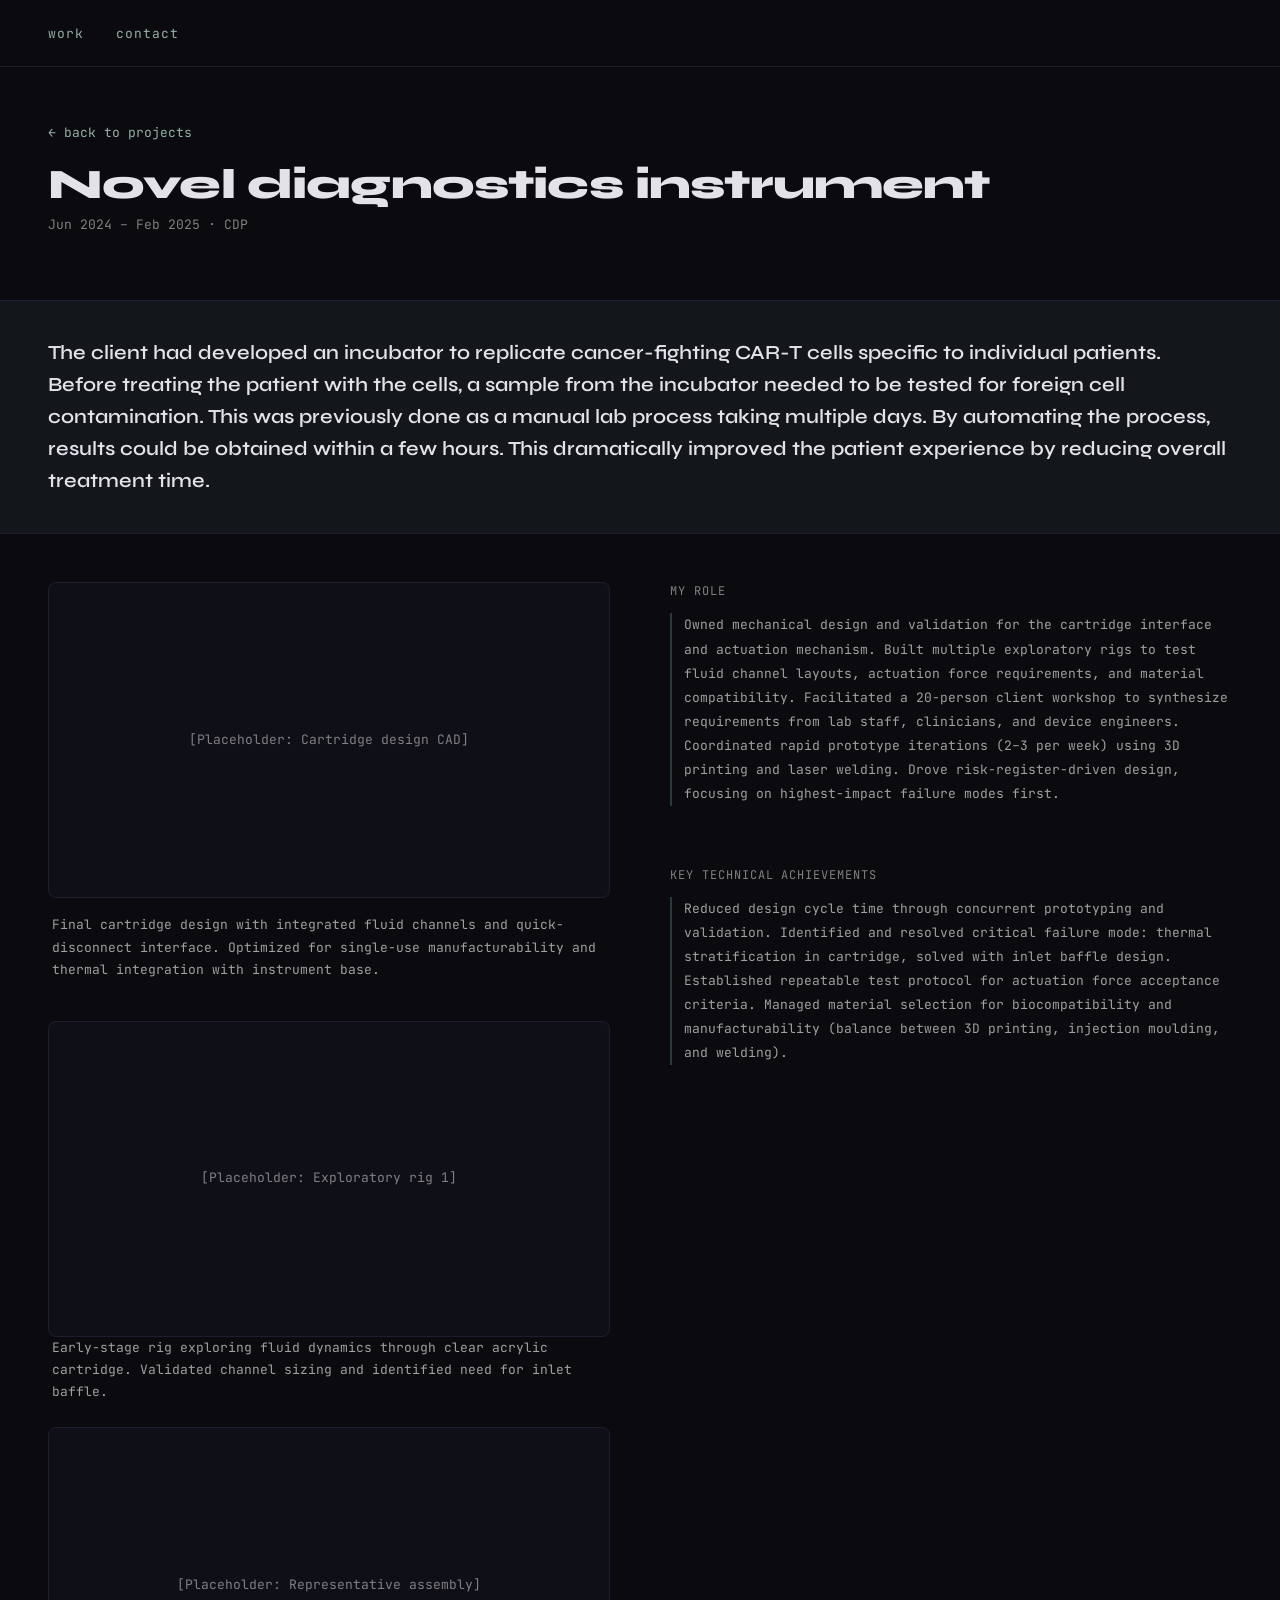
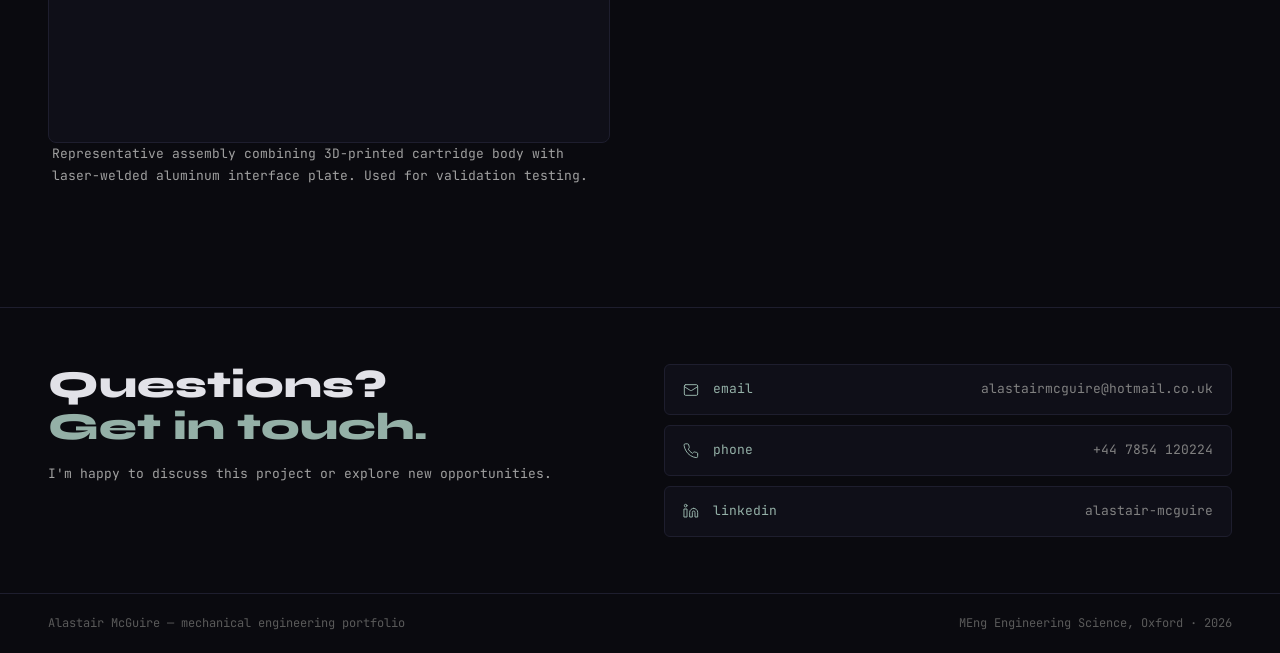
==== projects/diagnostics-instrument/index.html @ 7ca9b048 "Main page complete, section pages added" ====
<!DOCTYPE html>
<html lang="en">
<head>
<meta charset="UTF-8">
<meta name="viewport" content="width=device-width, initial-scale=1.0">
<title>Novel diagnostics instrument — Alastair McGuire</title>
<link rel="preconnect" href="https://fonts.googleapis.com">
<link href="https://fonts.googleapis.com/css2?family=JetBrains+Mono:wght@400;500&family=Syne:wght@400;600;800&display=swap" rel="stylesheet">
<link rel="stylesheet" href="/styles.css">
</head>
<body>

<nav>
  <ul class="nav-links">
    <li><a href="/#work">work</a></li>
    <li><a href="/#contact">contact</a></li>
  </ul>
</nav>

<div class="project-header">
  <a href="/#work" class="project-back">← back to projects</a>
  <h1>Novel diagnostics instrument</h1>
  <div class="project-meta">Jun 2024 – Feb 2025 · CDP</div>
</div>

<div class="project-overview">
  <p class="project-intro">
    The client had developed an incubator to replicate cancer-fighting CAR-T cells specific to individual patients.
    Before treating the patient with the cells, a sample from the incubator needed to be tested for foreign cell contamination.
    This was previously done as a manual lab process taking multiple days.
    By automating the process, results could be obtained within a few hours.
    This dramatically improved the patient experience by reducing overall treatment time.
  </p>
</div>

<div class="project-content">

  <div class="gallery">
    <div class="gallery-item">
      <div class="image-container">[Placeholder: Cartridge design CAD]</div>
      <p class="image-caption">
        Final cartridge design with integrated fluid channels and quick-disconnect interface.
        Optimized for single-use manufacturability and thermal integration with instrument base.
      </p>
    </div>

    <div class="gallery-item side-by-side">
      <div>
        <div class="image-container">[Placeholder: Exploratory rig 1]</div>
        <p class="image-caption">
          Early-stage rig exploring fluid dynamics through clear acrylic cartridge. Validated channel
          sizing and identified need for inlet baffle.
        </p>
      </div>
      <div>
        <div class="image-container">[Placeholder: Representative assembly]</div>
        <p class="image-caption">
          Representative assembly combining 3D-printed cartridge body with laser-welded aluminum
          interface plate. Used for validation testing.
        </p>
      </div>
    </div>
  </div>

  <div class="project-text">
    <div class="role-section">
      <div class="role-label">My role</div>
      <p class="role-text">
        Owned mechanical design and validation for the cartridge interface and actuation mechanism.
        Built multiple exploratory rigs to test fluid channel layouts, actuation force requirements,
        and material compatibility. Facilitated a 20-person client workshop to synthesize requirements
        from lab staff, clinicians, and device engineers. Coordinated rapid prototype iterations
        (2–3 per week) using 3D printing and laser welding. Drove risk-register-driven design,
        focusing on highest-impact failure modes first.
      </p>
    </div>

    <div class="role-section">
      <div class="role-label">Key technical achievements</div>
      <p class="role-text">
        Reduced design cycle time through concurrent prototyping and validation. Identified and
        resolved critical failure mode: thermal stratification in cartridge, solved with inlet baffle
        design. Established repeatable test protocol for actuation force acceptance criteria. Managed
        material selection for biocompatibility and manufacturability (balance between 3D printing,
        injection moulding, and welding).
      </p>
    </div>
  </div>

</div>

<section class="contact-section" id="contact">
  <div>
    <h2 class="contact-heading">Questions?<br><span class="accent">Get in touch.</span></h2>
    <p class="contact-sub">
      I'm happy to discuss this project or explore new opportunities.
    </p>
  </div>
  <div class="contact-links">
    <a class="contact-link" href="mailto:alastairmcguire@hotmail.co.uk">
      <svg class="cl-icon" xmlns="http://www.w3.org/2000/svg" width="16" height="16" viewBox="0 0 24 24" fill="none" stroke="currentColor" stroke-width="1.5" stroke-linecap="round" stroke-linejoin="round"><rect x="2" y="4" width="20" height="16" rx="2"/><path d="m22 7-8.97 5.7a1.94 1.94 0 0 1-2.06 0L2 7"/></svg>
      <span class="cl-label">email</span>
      <span class="cl-value">alastairmcguire@hotmail.co.uk</span>
    </a>
    <a class="contact-link" href="tel:+447854120224">
      <svg class="cl-icon" xmlns="http://www.w3.org/2000/svg" width="16" height="16" viewBox="0 0 24 24" fill="none" stroke="currentColor" stroke-width="1.5" stroke-linecap="round" stroke-linejoin="round"><path d="M22 16.92v3a2 2 0 0 1-2.18 2 19.79 19.79 0 0 1-8.63-3.07A19.5 19.5 0 0 1 4.69 12 19.79 19.79 0 0 1 1.61 3.4 2 2 0 0 1 3.6 1.22h3a2 2 0 0 1 2 1.72c.127.96.361 1.903.7 2.81a2 2 0 0 1-.45 2.11L7.91 9.22a16 16 0 0 0 6.29 6.29l1.56-1.56a2 2 0 0 1 2.11-.45 12.84 12.84 0 0 0 2.81.7A2 2 0 0 1 22 16.92z"/></svg>
      <span class="cl-label">phone</span>
      <span class="cl-value">+44 7854 120224</span>
    </a>
    <a class="contact-link" href="https://www.linkedin.com/in/alastair-mcguire" target="_blank">
      <svg class="cl-icon" xmlns="http://www.w3.org/2000/svg" width="16" height="16" viewBox="0 0 24 24" fill="none" stroke="currentColor" stroke-width="1.5" stroke-linecap="round" stroke-linejoin="round"><path d="M16 8a6 6 0 0 1 6 6v7h-4v-7a2 2 0 0 0-2-2 2 2 0 0 0-2 2v7h-4v-7a6 6 0 0 1 6-6z"/><rect x="2" y="9" width="4" height="12"/><circle cx="4" cy="4" r="2"/></svg>
      <span class="cl-label">linkedin</span>
      <span class="cl-value">alastair-mcguire</span>
    </a>
  </div>
</section>

<footer>
  <span class="footer-copy">Alastair McGuire — mechanical engineering portfolio</span>
  <span class="footer-copy">MEng Engineering Science, Oxford · 2026</span>
</footer>

</body>
</html>
---- styles.css ----
*, *::before, *::after { box-sizing: border-box; margin: 0; padding: 0; }

:root {
  --accent: #94b0a7;
  --accent-dim: #7a9a8f;
  --accent-bg: #13171c;
  --accent-border: #2b3a38;
  --bg: #0a0a0f;
  --bg-card: #0f0f18;
  --border: #1e1e2e;
  --text: #e2e2e8;
  --muted: #a0a0a0;
  --subtle: #808080;
  --faint: #5a5a5a;
}

body {
  background: var(--bg);
  color: var(--text);
  font-family: 'Syne', sans-serif;
  line-height: 1.6;
}

a { color: inherit; text-decoration: none; }

/* NAV */
nav {
  display: flex;
  justify-content: space-between;
  align-items: center;
  padding: 20px 48px;
  border-bottom: 1px solid var(--border);
  position: sticky;
  top: 0;
  background: var(--bg);
  z-index: 100;
}

.nav-logo {
  font-size: 15px;
  font-weight: 600;
  letter-spacing: 0.02em;
  transition: color 0.2s;
}

.nav-logo:hover { color: var(--accent); }

.nav-links {
  display: flex;
  gap: 32px;
  list-style: none;
}

.nav-links a {
  font-family: 'JetBrains Mono', monospace;
  font-size: 13px;
  color: var(--accent);
  letter-spacing: 0.08em;
  transition: color 0.2s;
}

.nav-links a:hover { color: var(--text); }

/* HERO */
.hero {
  padding: 88px 48px 72px;
  border-bottom: 1px solid var(--border);
  position: relative;
  overflow: hidden;
  display: grid;
  grid-template-columns: 1fr 1fr;
  gap: 60px;
  align-items: center;
}

.hero-bg {
  position: absolute;
  inset: 0;
  opacity: 0.06;
  background-image:
    repeating-linear-gradient(0deg, transparent, transparent 39px, #94b0a7 39px, #94b0a7 40px),
    repeating-linear-gradient(90deg, transparent, transparent 39px, #94b0a7 39px, #94b0a7 40px);
}

.hero-content { position: relative; z-index: 1; max-width: 680px; }

.hero-image {
  position: relative;
  z-index: 1;
  width: 100%;
  max-width: 380px;
  aspect-ratio: 3 / 4;
  border: 1px solid var(--border);
  border-radius: 50px;
  overflow: hidden;
  background: var(--bg-card);
  display: flex;
  align-items: center;
  justify-content: center;
  color: var(--subtle);
  font-family: 'JetBrains Mono', monospace;
  font-size: 13px;
  text-align: center;
  padding: 20px;
}

.hero-image img {
  width: 100%;
  height: 100%;
  object-fit: cover;
  border-radius: inherit;
}

.hero-tag {
  font-family: 'JetBrains Mono', monospace;
  font-size: 12px;
  color: var(--accent);
  letter-spacing: 0.14em;
  text-transform: uppercase;
  margin-bottom: 20px;
  display: flex;
  align-items: center;
  gap: 10px;
}

.hero-tag::before {
  content: '';
  width: 24px;
  height: 1px;
  background: var(--accent);
  display: inline-block;
}

h1 {
  font-size: 52px;
  font-weight: 800;
  line-height: 1.05;
  letter-spacing: -0.02em;
  margin-bottom: 22px;
}

.accent { color: var(--accent); }

.hero-desc {
  font-family: 'JetBrains Mono', monospace;
  font-size: 14px;
  color: var(--muted);
  line-height: 1.85;
  max-width: 560px;
  margin-bottom: 40px;
}

.hero-stats {
  display: flex;
  gap: 48px;
  flex-wrap: wrap;
}

.stat-num {
  font-size: 28px;
  font-weight: 800;
  color: var(--text);
}

.stat-label {
  font-family: 'JetBrains Mono', monospace;
  font-size: 12px;
  color: var(--subtle);
  letter-spacing: 0.06em;
  margin-top: 3px;
}

/* SECTION HEADER */
.section-header {
  padding: 52px 48px 28px;
  display: flex;
  align-items: center;
  gap: 16px;
}

.section-title {
  font-size: 12px;
  font-weight: 600;
  letter-spacing: 0.16em;
  text-transform: uppercase;
  color: var(--subtle);
  white-space: nowrap;
  font-family: 'JetBrains Mono', monospace;
}

.section-line {
  flex: 1;
  height: 1px;
  background: var(--border);
}

/* PROJECTS */
.projects {
  padding: 0 48px 56px;
  display: grid;
  grid-template-columns: 1fr 1fr;
  gap: 16px;
}

.project-card {
  background: var(--bg-card);
  border: 1px solid var(--border);
  border-radius: 8px;
  padding: 28px 30px;
  transition: border-color 0.2s;
  cursor: pointer;
}

.project-card:hover { border-color: var(--accent-border); }

.project-card.featured {
  grid-column: span 2;
  display: grid;
  grid-template-columns: 1fr 1fr;
  gap: 40px;
  align-items: start;
}

.project-num {
  font-family: 'JetBrains Mono', monospace;
  font-size: 12px;
  color: var(--faint);
  margin-bottom: 14px;
  letter-spacing: 0.06em;
}

.project-date {
  font-family: 'JetBrains Mono', monospace;
  font-size: 12px;
  color: var(--subtle);
  margin-bottom: 8px;
  letter-spacing: 0.04em;
}

h2.project-title {
  font-size: 19px;
  font-weight: 600;
  line-height: 1.2;
  margin-bottom: 10px;
}

.project-desc {
  font-family: 'JetBrains Mono', monospace;
  font-size: 13px;
  color: var(--muted);
  line-height: 1.75;
  margin-bottom: 20px;
}

.project-role {
  font-family: 'JetBrains Mono', monospace;
  font-size: 13px;
  color: var(--accent);
  line-height: 1.7;
  margin-bottom: 20px;
  padding-left: 12px;
  border-left: 2px solid var(--accent-border);
}

.tags {
  display: flex;
  flex-wrap: wrap;
  gap: 6px;
}

.tag {
  font-family: 'JetBrains Mono', monospace;
  font-size: 12px;
  color: var(--accent);
  background: var(--accent-bg);
  border: 1px solid var(--accent-border);
  border-radius: 4px;
  padding: 3px 8px;
  letter-spacing: 0.04em;
}

/* METRICS STRIP */
.metrics {
  display: flex;
  gap: 24px;
  margin: 18px 0 20px;
  flex-wrap: wrap;
}

.metric {
  background: #111513;
  border: 1px solid var(--accent-border);
  border-radius: 6px;
  padding: 10px 14px;
  text-align: center;
}

.metric-val {
  font-size: 20px;
  font-weight: 800;
  color: var(--accent);
  display: block;
  line-height: 1;
  margin-bottom: 4px;
}

.metric-lbl {
  font-family: 'JetBrains Mono', monospace;
  font-size: 12px;
  color: var(--subtle);
  letter-spacing: 0.04em;
}

/* CONTACT */
.contact-section {
  border-top: 1px solid var(--border);
  padding: 56px 48px;
  display: grid;
  grid-template-columns: 1fr 1fr;
  gap: 48px;
  align-items: start;
}

h2.contact-heading {
  font-size: 38px;
  font-weight: 800;
  line-height: 1.1;
  margin-bottom: 14px;
}

.contact-sub {
  font-family: 'JetBrains Mono', monospace;
  font-size: 13px;
  color: var(--muted);
  line-height: 1.8;
}

.contact-links {
  display: flex;
  flex-direction: column;
  gap: 10px;
}

.contact-link {
  display: flex;
  align-items: center;
  gap: 14px;
  padding: 14px 18px;
  background: var(--bg-card);
  border: 1px solid var(--border);
  border-radius: 6px;
  transition: border-color 0.2s;
}

.contact-link:hover { border-color: var(--accent-border); }

.cl-icon { font-size: 15px; color: var(--accent); flex-shrink: 0; }

.cl-label {
  font-family: 'JetBrains Mono', monospace;
  font-size: 13px;
  color: var(--accent);
  flex: 1;
}

.cl-value {
  font-family: 'JetBrains Mono', monospace;
  font-size: 13px;
  color: var(--subtle);
}

/* FOOTER */
footer {
  border-top: 1px solid var(--border);
  padding: 20px 48px;
  display: flex;
  justify-content: space-between;
  align-items: center;
}

.footer-copy {
  font-family: 'JetBrains Mono', monospace;
  font-size: 12px;
  color: var(--faint);
}

/* PROJECT PAGE STYLES */
.project-header {
  padding: 52px 48px 40px;
  border-bottom: 1px solid var(--border);
}

.project-overview {
  padding: 36px 48px;
  border-bottom: 1px solid var(--border);
  background: var(--accent-bg);
}

.project-overview .project-intro {
  font-family: 'Syne', sans-serif;
  font-size: 20px;
  font-weight: 600;
  line-height: 1.6;
  color: var(--text);
  margin-bottom: 0;
}

.project-back {
  font-family: 'JetBrains Mono', monospace;
  font-size: 13px;
  color: var(--accent);
  margin-bottom: 20px;
  display: inline-flex;
  align-items: center;
  gap: 6px;
  transition: color 0.2s;
}

.project-back:hover { color: var(--text); }

.project-header h1 {
  font-size: 42px;
  margin-bottom: 8px;
}

.project-meta {
  font-family: 'JetBrains Mono', monospace;
  font-size: 13px;
  color: var(--subtle);
  margin-bottom: 24px;
}

.project-intro {
  font-family: 'JetBrains Mono', monospace;
  font-size: 14px;
  color: var(--muted);
  line-height: 1.8;
  margin-bottom: 24px;
}

/* PROJECT CONTENT */
.project-content {
  padding: 48px 48px 80px;
  display: grid;
  grid-template-columns: 1fr 1fr;
  gap: 60px;
  align-items: start;
}

.role-section {
  margin-bottom: 60px;
}

.role-label {
  font-family: 'JetBrains Mono', monospace;
  font-size: 12px;
  color: var(--subtle);
  letter-spacing: 0.08em;
  text-transform: uppercase;
  margin-bottom: 12px;
}

.role-text {
  font-family: 'JetBrains Mono', monospace;
  font-size: 13px;
  color: var(--muted);
  line-height: 1.85;
  padding-left: 12px;
  border-left: 2px solid var(--accent-border);
}

/* GALLERY */
.gallery {
  display: grid;
  gap: 40px;
  margin-bottom: 40px;
}

.gallery-item {
  display: grid;
  grid-template-columns: 1fr;
  gap: 16px;
}

.gallery-item.side-by-side {
  grid-template-columns: 1fr 1fr;
  gap: 24px;
}

.project-content .gallery-item.side-by-side {
  grid-template-columns: 1fr;
}

.image-container {
  background: var(--bg-card);
  border: 1px solid var(--border);
  border-radius: 8px;
  overflow: hidden;
  aspect-ratio: 16 / 9;
  display: flex;
  align-items: center;
  justify-content: center;
  color: var(--subtle);
  font-family: 'JetBrains Mono', monospace;
  font-size: 13px;
}

.image-container img {
  width: 100%;
  height: 100%;
  object-fit: cover;
}

.image-caption {
  font-family: 'JetBrains Mono', monospace;
  font-size: 13px;
  color: var(--muted);
  line-height: 1.7;
  padding: 0 4px;
}

/* CARD IMAGES */
.card-image {
  width: 100%;
  aspect-ratio: 16 / 9;
  background: var(--accent-bg);
  border: 1px solid var(--border);
  border-radius: 6px;
  overflow: hidden;
  margin-bottom: 20px;
  display: flex;
  align-items: center;
  justify-content: center;
  color: var(--subtle);
  font-family: 'JetBrains Mono', monospace;
  font-size: 12px;
  text-align: center;
}

.card-image img {
  width: 100%;
  height: 100%;
  object-fit: cover;
  border-radius: inherit;
}

/* RESPONSIVE */
@media (max-width: 700px) {
  nav { padding: 16px 20px; }
  .nav-links { gap: 20px; }
  .hero { padding: 56px 20px 48px; grid-template-columns: 1fr; gap: 40px; }
  h1 { font-size: 36px; }
  .projects { padding: 0 20px 40px; grid-template-columns: 1fr; }
  .project-card.featured { grid-template-columns: 1fr; }
  .contact-section { padding: 40px 20px; grid-template-columns: 1fr; }
  footer { padding: 16px 20px; flex-direction: column; gap: 8px; text-align: center; }
  .section-header { padding: 36px 20px 20px; }

  .project-header { padding: 36px 20px 28px; }
  .project-overview { padding: 24px 20px; }
  .project-header h1 { font-size: 32px; }
  .project-overview .project-intro { font-size: 16px; }
  .project-content { padding: 32px 20px 56px; grid-template-columns: 1fr; gap: 40px; }
  .gallery-item.side-by-side { grid-template-columns: 1fr; }
  .project-content .gallery-item.side-by-side { grid-template-columns: 1fr; }
}
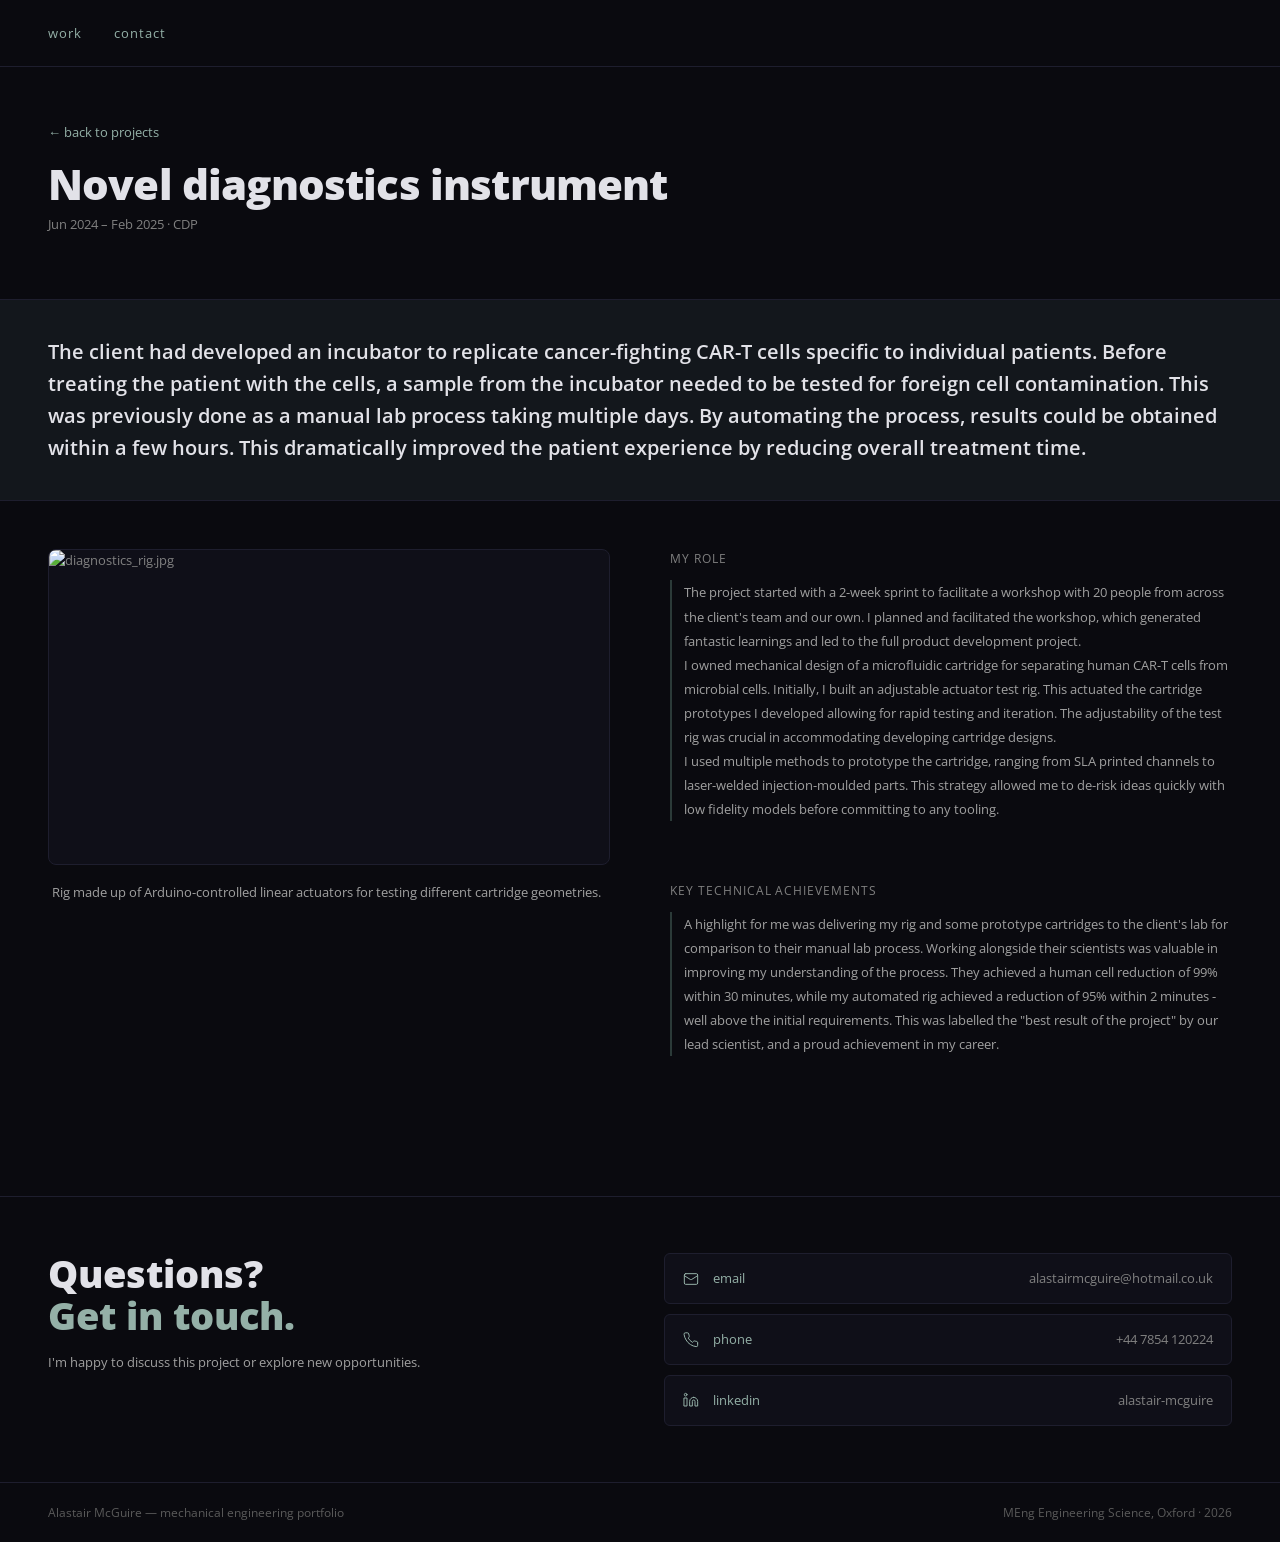
==== commit 282e97e2: "Photos added" ====
--- a/projects/diagnostics-instrument/index.html
+++ b/projects/diagnostics-instrument/index.html
@@ -5,7 +5,7 @@
 <meta name="viewport" content="width=device-width, initial-scale=1.0">
 <title>Novel diagnostics instrument — Alastair McGuire</title>
 <link rel="preconnect" href="https://fonts.googleapis.com">
-<link href="https://fonts.googleapis.com/css2?family=JetBrains+Mono:wght@400;500&family=Syne:wght@400;600;800&display=swap" rel="stylesheet">
+<link href="https://fonts.googleapis.com/css2?family=Open+Sans:wght@300;400;500;600;700;800&display=swap" rel="stylesheet">
 <link rel="stylesheet" href="/styles.css">
 </head>
 <body>
@@ -37,28 +37,12 @@
 
   <div class="gallery">
     <div class="gallery-item">
-      <div class="image-container">[Placeholder: Cartridge design CAD]</div>
+      <div class="image-container">
+        <img src="diagnostics_rig.jpg" alt="diagnostics_rig.jpg">
+      </div>
       <p class="image-caption">
-        Final cartridge design with integrated fluid channels and quick-disconnect interface.
-        Optimized for single-use manufacturability and thermal integration with instrument base.
+        Rig made up of Arduino-controlled linear actuators for testing different cartridge geometries.
       </p>
-    </div>
-
-    <div class="gallery-item side-by-side">
-      <div>
-        <div class="image-container">[Placeholder: Exploratory rig 1]</div>
-        <p class="image-caption">
-          Early-stage rig exploring fluid dynamics through clear acrylic cartridge. Validated channel
-          sizing and identified need for inlet baffle.
-        </p>
-      </div>
-      <div>
-        <div class="image-container">[Placeholder: Representative assembly]</div>
-        <p class="image-caption">
-          Representative assembly combining 3D-printed cartridge body with laser-welded aluminum
-          interface plate. Used for validation testing.
-        </p>
-      </div>
     </div>
   </div>
 
@@ -66,23 +50,25 @@
     <div class="role-section">
       <div class="role-label">My role</div>
       <p class="role-text">
-        Owned mechanical design and validation for the cartridge interface and actuation mechanism.
-        Built multiple exploratory rigs to test fluid channel layouts, actuation force requirements,
-        and material compatibility. Facilitated a 20-person client workshop to synthesize requirements
-        from lab staff, clinicians, and device engineers. Coordinated rapid prototype iterations
-        (2–3 per week) using 3D printing and laser welding. Drove risk-register-driven design,
-        focusing on highest-impact failure modes first.
+        The project started with a 2-week sprint to facilitate a workshop with 20 people from across the client's team and our own.
+        I planned and facilitated the workshop, which generated fantastic learnings and led to the full product development project.
+      </br>
+        I owned mechanical design of a microfluidic cartridge for separating human CAR-T cells from microbial cells.
+        Initially, I built an adjustable actuator test rig. This actuated the cartridge prototypes I developed allowing for rapid testing and iteration.
+        The adjustability of the test rig was crucial in accommodating developing cartridge designs.
+      </br>
+        I used multiple methods to prototype the cartridge, ranging from SLA printed channels to laser-welded injection-moulded parts.
+        This strategy allowed me to de-risk ideas quickly with low fidelity models before committing to any tooling.
       </p>
     </div>
 
     <div class="role-section">
       <div class="role-label">Key technical achievements</div>
       <p class="role-text">
-        Reduced design cycle time through concurrent prototyping and validation. Identified and
-        resolved critical failure mode: thermal stratification in cartridge, solved with inlet baffle
-        design. Established repeatable test protocol for actuation force acceptance criteria. Managed
-        material selection for biocompatibility and manufacturability (balance between 3D printing,
-        injection moulding, and welding).
+        A highlight for me was delivering my rig and some prototype cartridges to the client's lab for comparison to their manual lab process.
+        Working alongside their scientists was valuable in improving my understanding of the process.
+        They achieved a human cell reduction of 99% within 30 minutes, while my automated rig achieved a reduction of 95% within 2 minutes - well above the initial requirements.
+        This was labelled the "best result of the project" by our lead scientist, and a proud achievement in my career.
       </p>
     </div>
   </div>
--- a/styles.css
+++ b/styles.css
@@ -17,7 +17,7 @@
 body {
   background: var(--bg);
   color: var(--text);
-  font-family: 'Syne', sans-serif;
+  font-family: 'Open Sans', sans-serif;
   line-height: 1.6;
 }
 
@@ -52,7 +52,7 @@
 }
 
 .nav-links a {
-  font-family: 'JetBrains Mono', monospace;
+  font-family: 'Open Sans', sans-serif;
   font-size: 13px;
   color: var(--accent);
   letter-spacing: 0.08em;
@@ -98,7 +98,7 @@
   align-items: center;
   justify-content: center;
   color: var(--subtle);
-  font-family: 'JetBrains Mono', monospace;
+  font-family: 'Open Sans', sans-serif;
   font-size: 13px;
   text-align: center;
   padding: 20px;
@@ -112,7 +112,7 @@
 }
 
 .hero-tag {
-  font-family: 'JetBrains Mono', monospace;
+  font-family: 'Open Sans', sans-serif;
   font-size: 12px;
   color: var(--accent);
   letter-spacing: 0.14em;
@@ -142,7 +142,7 @@
 .accent { color: var(--accent); }
 
 .hero-desc {
-  font-family: 'JetBrains Mono', monospace;
+  font-family: 'Open Sans', sans-serif;
   font-size: 14px;
   color: var(--muted);
   line-height: 1.85;
@@ -163,7 +163,7 @@
 }
 
 .stat-label {
-  font-family: 'JetBrains Mono', monospace;
+  font-family: 'Open Sans', sans-serif;
   font-size: 12px;
   color: var(--subtle);
   letter-spacing: 0.06em;
@@ -185,7 +185,7 @@
   text-transform: uppercase;
   color: var(--subtle);
   white-space: nowrap;
-  font-family: 'JetBrains Mono', monospace;
+  font-family: 'Open Sans', sans-serif;
 }
 
 .section-line {
@@ -222,7 +222,7 @@
 }
 
 .project-num {
-  font-family: 'JetBrains Mono', monospace;
+  font-family: 'Open Sans', sans-serif;
   font-size: 12px;
   color: var(--faint);
   margin-bottom: 14px;
@@ -230,7 +230,7 @@
 }
 
 .project-date {
-  font-family: 'JetBrains Mono', monospace;
+  font-family: 'Open Sans', sans-serif;
   font-size: 12px;
   color: var(--subtle);
   margin-bottom: 8px;
@@ -245,7 +245,7 @@
 }
 
 .project-desc {
-  font-family: 'JetBrains Mono', monospace;
+  font-family: 'Open Sans', sans-serif;
   font-size: 13px;
   color: var(--muted);
   line-height: 1.75;
@@ -253,7 +253,7 @@
 }
 
 .project-role {
-  font-family: 'JetBrains Mono', monospace;
+  font-family: 'Open Sans', sans-serif;
   font-size: 13px;
   color: var(--accent);
   line-height: 1.7;
@@ -269,7 +269,7 @@
 }
 
 .tag {
-  font-family: 'JetBrains Mono', monospace;
+  font-family: 'Open Sans', sans-serif;
   font-size: 12px;
   color: var(--accent);
   background: var(--accent-bg);
@@ -305,7 +305,7 @@
 }
 
 .metric-lbl {
-  font-family: 'JetBrains Mono', monospace;
+  font-family: 'Open Sans', sans-serif;
   font-size: 12px;
   color: var(--subtle);
   letter-spacing: 0.04em;
@@ -329,7 +329,7 @@
 }
 
 .contact-sub {
-  font-family: 'JetBrains Mono', monospace;
+  font-family: 'Open Sans', sans-serif;
   font-size: 13px;
   color: var(--muted);
   line-height: 1.8;
@@ -357,14 +357,14 @@
 .cl-icon { font-size: 15px; color: var(--accent); flex-shrink: 0; }
 
 .cl-label {
-  font-family: 'JetBrains Mono', monospace;
+  font-family: 'Open Sans', sans-serif;
   font-size: 13px;
   color: var(--accent);
   flex: 1;
 }
 
 .cl-value {
-  font-family: 'JetBrains Mono', monospace;
+  font-family: 'Open Sans', sans-serif;
   font-size: 13px;
   color: var(--subtle);
 }
@@ -379,7 +379,7 @@
 }
 
 .footer-copy {
-  font-family: 'JetBrains Mono', monospace;
+  font-family: 'Open Sans', sans-serif;
   font-size: 12px;
   color: var(--faint);
 }
@@ -397,7 +397,7 @@
 }
 
 .project-overview .project-intro {
-  font-family: 'Syne', sans-serif;
+  font-family: 'Open Sans', sans-serif;
   font-size: 20px;
   font-weight: 600;
   line-height: 1.6;
@@ -406,7 +406,7 @@
 }
 
 .project-back {
-  font-family: 'JetBrains Mono', monospace;
+  font-family: 'Open Sans', sans-serif;
   font-size: 13px;
   color: var(--accent);
   margin-bottom: 20px;
@@ -424,14 +424,14 @@
 }
 
 .project-meta {
-  font-family: 'JetBrains Mono', monospace;
+  font-family: 'Open Sans', sans-serif;
   font-size: 13px;
   color: var(--subtle);
   margin-bottom: 24px;
 }
 
 .project-intro {
-  font-family: 'JetBrains Mono', monospace;
+  font-family: 'Open Sans', sans-serif;
   font-size: 14px;
   color: var(--muted);
   line-height: 1.8;
@@ -452,7 +452,7 @@
 }
 
 .role-label {
-  font-family: 'JetBrains Mono', monospace;
+  font-family: 'Open Sans', sans-serif;
   font-size: 12px;
   color: var(--subtle);
   letter-spacing: 0.08em;
@@ -461,7 +461,7 @@
 }
 
 .role-text {
-  font-family: 'JetBrains Mono', monospace;
+  font-family: 'Open Sans', sans-serif;
   font-size: 13px;
   color: var(--muted);
   line-height: 1.85;
@@ -501,7 +501,7 @@
   align-items: center;
   justify-content: center;
   color: var(--subtle);
-  font-family: 'JetBrains Mono', monospace;
+  font-family: 'Open Sans', sans-serif;
   font-size: 13px;
 }
 
@@ -512,7 +512,7 @@
 }
 
 .image-caption {
-  font-family: 'JetBrains Mono', monospace;
+  font-family: 'Open Sans', sans-serif;
   font-size: 13px;
   color: var(--muted);
   line-height: 1.7;
@@ -532,7 +532,7 @@
   align-items: center;
   justify-content: center;
   color: var(--subtle);
-  font-family: 'JetBrains Mono', monospace;
+  font-family: 'Open Sans', sans-serif;
   font-size: 12px;
   text-align: center;
 }
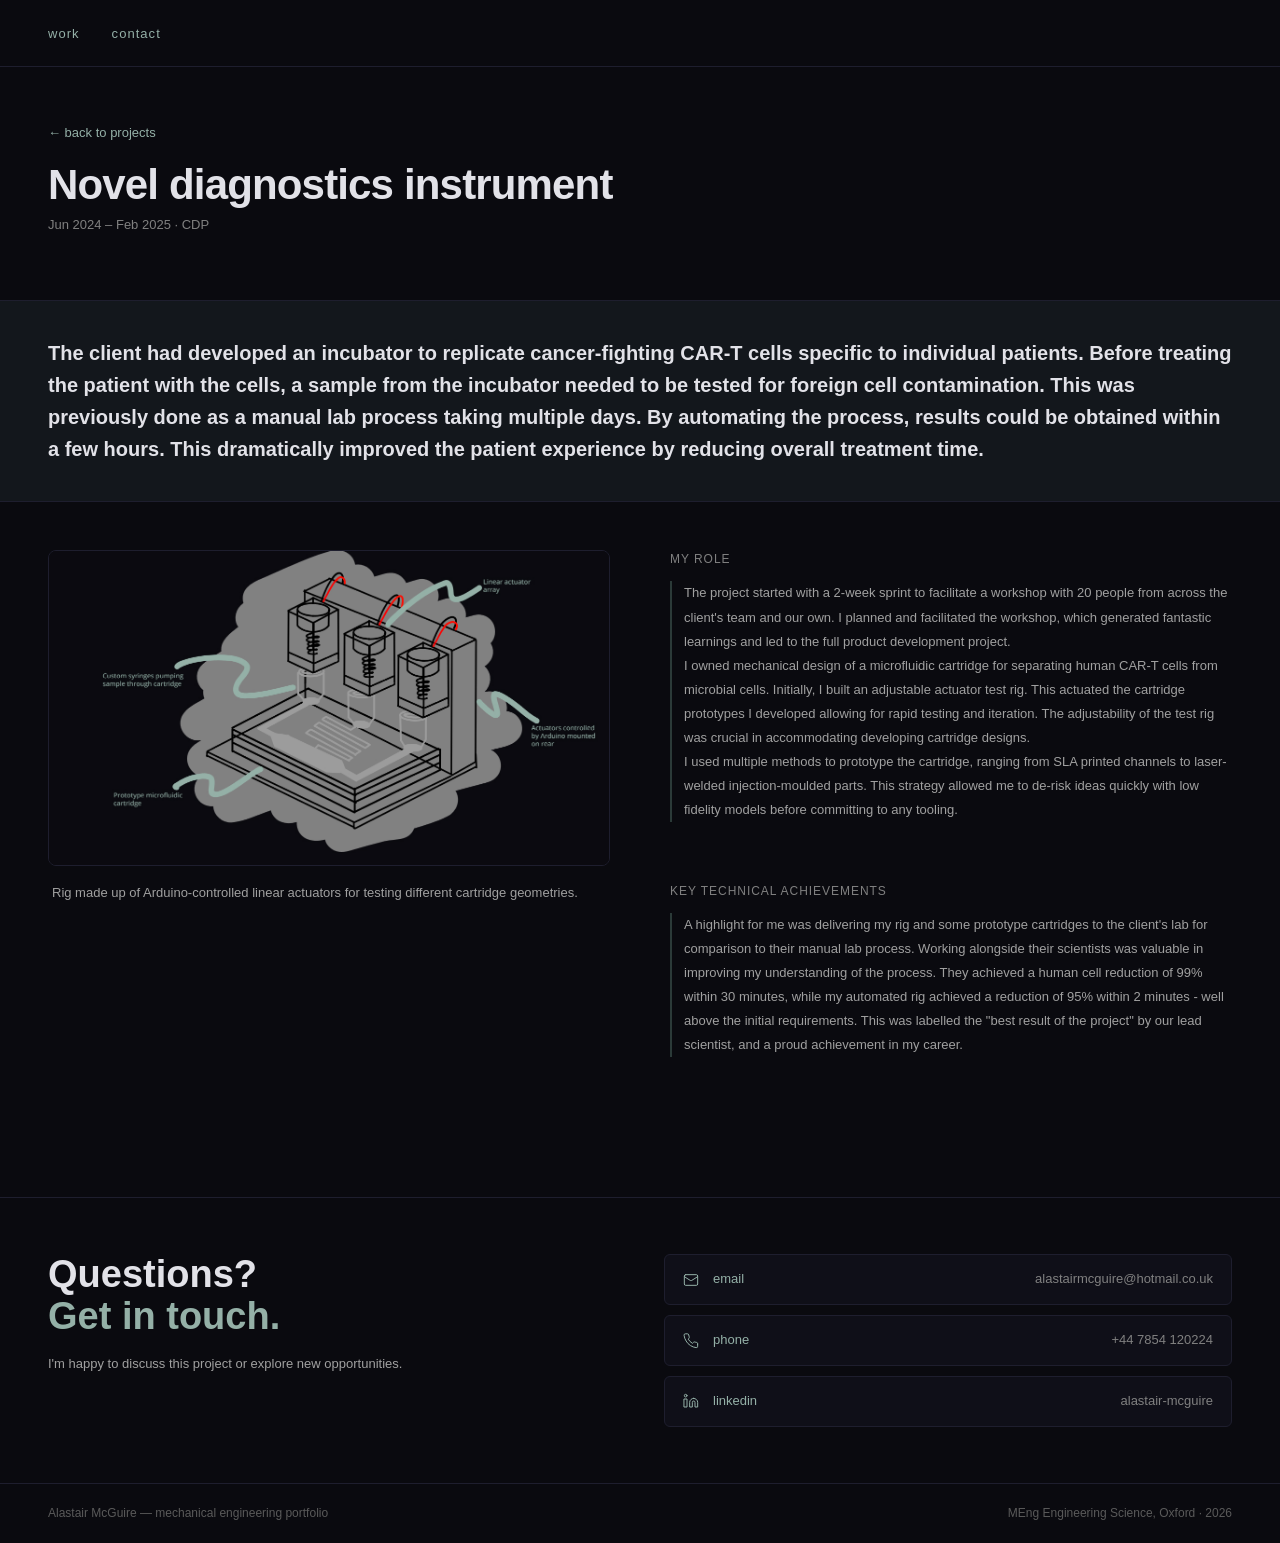
==== commit 8734e8ae: "photos added, text updated and rearranged" ====
--- a/projects/diagnostics-instrument/index.html
+++ b/projects/diagnostics-instrument/index.html
@@ -5,7 +5,7 @@
 <meta name="viewport" content="width=device-width, initial-scale=1.0">
 <title>Novel diagnostics instrument — Alastair McGuire</title>
 <link rel="preconnect" href="https://fonts.googleapis.com">
-<link href="https://fonts.googleapis.com/css2?family=Open+Sans:wght@300;400;500;600;700;800&display=swap" rel="stylesheet">
+<link href="https://fonts.googleapis.com/css2?family=JetBrains+Mono:wght@400;500&family=Syne:wght@400;600;800&display=swap" rel="stylesheet">
 <link rel="stylesheet" href="/styles.css">
 </head>
 <body>
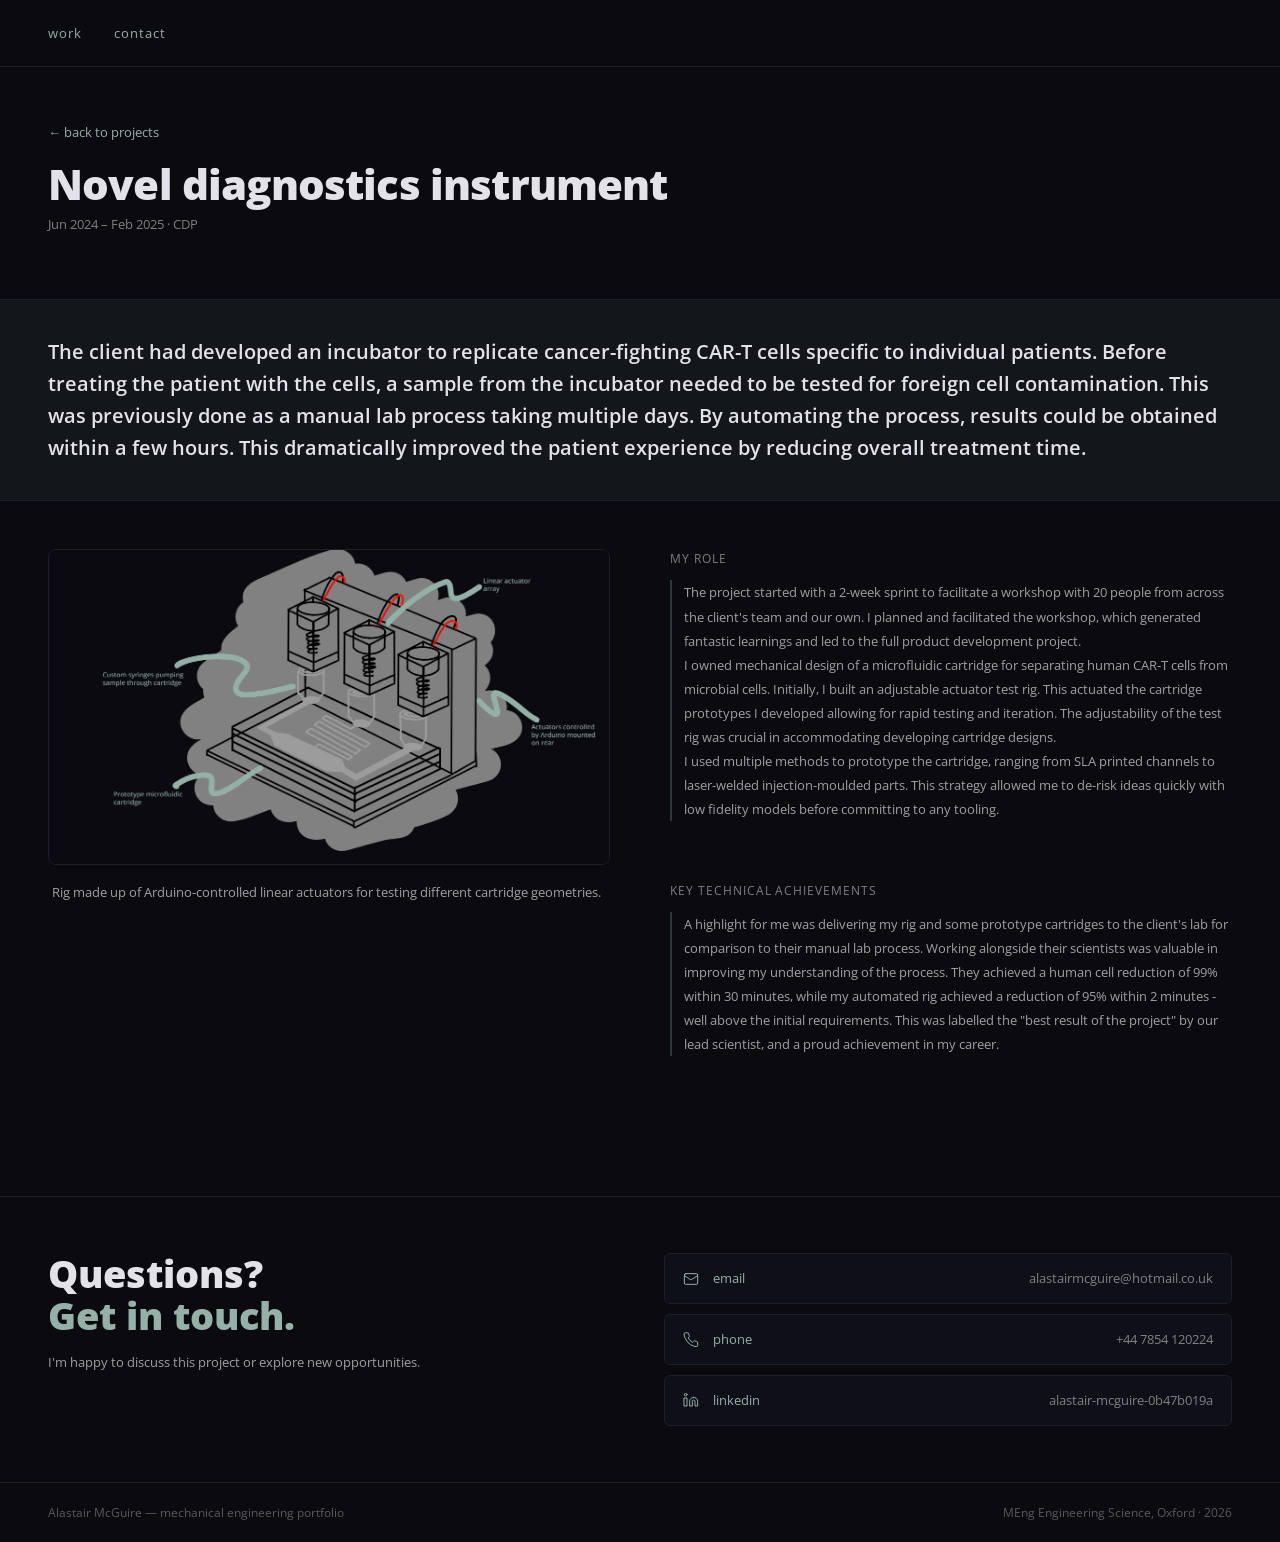
==== commit 1fbb918c: "Linkedin URL updated" ====
--- a/projects/diagnostics-instrument/index.html
+++ b/projects/diagnostics-instrument/index.html
@@ -5,7 +5,7 @@
 <meta name="viewport" content="width=device-width, initial-scale=1.0">
 <title>Novel diagnostics instrument — Alastair McGuire</title>
 <link rel="preconnect" href="https://fonts.googleapis.com">
-<link href="https://fonts.googleapis.com/css2?family=JetBrains+Mono:wght@400;500&family=Syne:wght@400;600;800&display=swap" rel="stylesheet">
+<link href="https://fonts.googleapis.com/css2?family=Open+Sans:wght@300;400;500;600;700;800&display=swap" rel="stylesheet">
 <link rel="stylesheet" href="/styles.css">
 </head>
 <body>
@@ -93,10 +93,10 @@
       <span class="cl-label">phone</span>
       <span class="cl-value">+44 7854 120224</span>
     </a>
-    <a class="contact-link" href="https://www.linkedin.com/in/alastair-mcguire" target="_blank">
+    <a class="contact-link" href="https://www.linkedin.com/in/alastair-mcguire-0b47b019a" target="_blank">
       <svg class="cl-icon" xmlns="http://www.w3.org/2000/svg" width="16" height="16" viewBox="0 0 24 24" fill="none" stroke="currentColor" stroke-width="1.5" stroke-linecap="round" stroke-linejoin="round"><path d="M16 8a6 6 0 0 1 6 6v7h-4v-7a2 2 0 0 0-2-2 2 2 0 0 0-2 2v7h-4v-7a6 6 0 0 1 6-6z"/><rect x="2" y="9" width="4" height="12"/><circle cx="4" cy="4" r="2"/></svg>
       <span class="cl-label">linkedin</span>
-      <span class="cl-value">alastair-mcguire</span>
+      <span class="cl-value">alastair-mcguire-0b47b019a</span>
     </a>
   </div>
 </section>
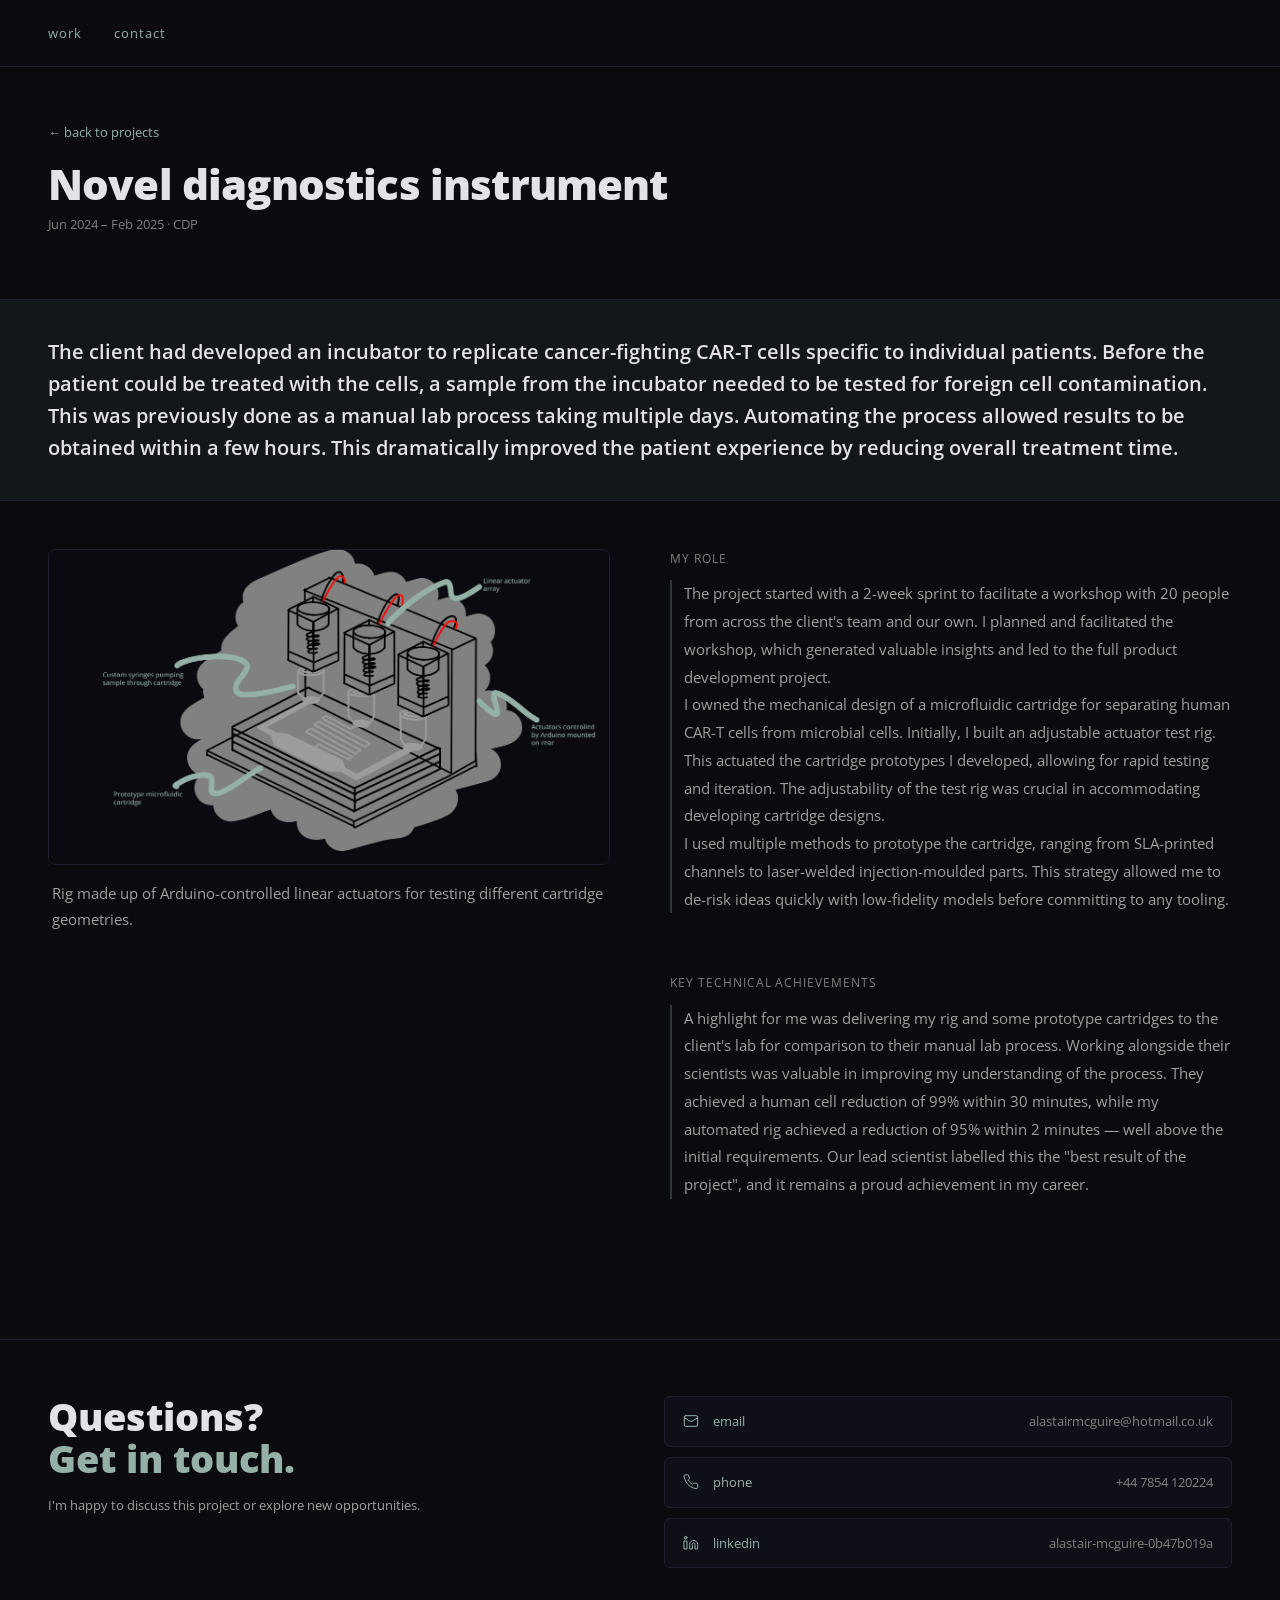
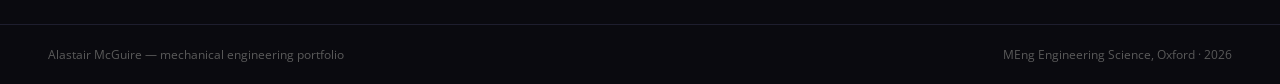
==== commit ad648fa4: "Refresh portfolio projects, imagery, and typography" ====
--- a/projects/diagnostics-instrument/index.html
+++ b/projects/diagnostics-instrument/index.html
@@ -26,9 +26,9 @@
 <div class="project-overview">
   <p class="project-intro">
     The client had developed an incubator to replicate cancer-fighting CAR-T cells specific to individual patients.
-    Before treating the patient with the cells, a sample from the incubator needed to be tested for foreign cell contamination.
+    Before the patient could be treated with the cells, a sample from the incubator needed to be tested for foreign cell contamination.
     This was previously done as a manual lab process taking multiple days.
-    By automating the process, results could be obtained within a few hours.
+    Automating the process allowed results to be obtained within a few hours.
     This dramatically improved the patient experience by reducing overall treatment time.
   </p>
 </div>
@@ -51,14 +51,14 @@
       <div class="role-label">My role</div>
       <p class="role-text">
         The project started with a 2-week sprint to facilitate a workshop with 20 people from across the client's team and our own.
-        I planned and facilitated the workshop, which generated fantastic learnings and led to the full product development project.
-      </br>
-        I owned mechanical design of a microfluidic cartridge for separating human CAR-T cells from microbial cells.
-        Initially, I built an adjustable actuator test rig. This actuated the cartridge prototypes I developed allowing for rapid testing and iteration.
+        I planned and facilitated the workshop, which generated valuable insights and led to the full product development project.
+      <br>
+        I owned the mechanical design of a microfluidic cartridge for separating human CAR-T cells from microbial cells.
+        Initially, I built an adjustable actuator test rig. This actuated the cartridge prototypes I developed, allowing for rapid testing and iteration.
         The adjustability of the test rig was crucial in accommodating developing cartridge designs.
-      </br>
-        I used multiple methods to prototype the cartridge, ranging from SLA printed channels to laser-welded injection-moulded parts.
-        This strategy allowed me to de-risk ideas quickly with low fidelity models before committing to any tooling.
+      <br>
+        I used multiple methods to prototype the cartridge, ranging from SLA-printed channels to laser-welded injection-moulded parts.
+        This strategy allowed me to de-risk ideas quickly with low-fidelity models before committing to any tooling.
       </p>
     </div>
 
@@ -67,8 +67,8 @@
       <p class="role-text">
         A highlight for me was delivering my rig and some prototype cartridges to the client's lab for comparison to their manual lab process.
         Working alongside their scientists was valuable in improving my understanding of the process.
-        They achieved a human cell reduction of 99% within 30 minutes, while my automated rig achieved a reduction of 95% within 2 minutes - well above the initial requirements.
-        This was labelled the "best result of the project" by our lead scientist, and a proud achievement in my career.
+        They achieved a human cell reduction of 99% within 30 minutes, while my automated rig achieved a reduction of 95% within 2 minutes — well above the initial requirements.
+        Our lead scientist labelled this the "best result of the project", and it remains a proud achievement in my career.
       </p>
     </div>
   </div>
--- a/styles.css
+++ b/styles.css
@@ -238,7 +238,7 @@
 }
 
 h2.project-title {
-  font-size: 19px;
+  font-size: 21px;
   font-weight: 600;
   line-height: 1.2;
   margin-bottom: 10px;
@@ -246,7 +246,7 @@
 
 .project-desc {
   font-family: 'Open Sans', sans-serif;
-  font-size: 13px;
+  font-size: 15px;
   color: var(--muted);
   line-height: 1.75;
   margin-bottom: 20px;
@@ -254,7 +254,7 @@
 
 .project-role {
   font-family: 'Open Sans', sans-serif;
-  font-size: 13px;
+  font-size: 15px;
   color: var(--accent);
   line-height: 1.7;
   margin-bottom: 20px;
@@ -447,6 +447,11 @@
   align-items: start;
 }
 
+.project-content-text-only {
+  grid-template-columns: minmax(0, 760px);
+  justify-content: center;
+}
+
 .role-section {
   margin-bottom: 60px;
 }
@@ -462,7 +467,7 @@
 
 .role-text {
   font-family: 'Open Sans', sans-serif;
-  font-size: 13px;
+  font-size: 15px;
   color: var(--muted);
   line-height: 1.85;
   padding-left: 12px;
@@ -513,7 +518,7 @@
 
 .image-caption {
   font-family: 'Open Sans', sans-serif;
-  font-size: 13px;
+  font-size: 15px;
   color: var(--muted);
   line-height: 1.7;
   padding: 0 4px;
@@ -551,7 +556,7 @@
   .hero { padding: 56px 20px 48px; grid-template-columns: 1fr; gap: 40px; }
   h1 { font-size: 36px; }
   .projects { padding: 0 20px 40px; grid-template-columns: 1fr; }
-  .project-card.featured { grid-template-columns: 1fr; }
+  .project-card.featured { grid-column: 1 / -1; grid-template-columns: 1fr; }
   .contact-section { padding: 40px 20px; grid-template-columns: 1fr; }
   footer { padding: 16px 20px; flex-direction: column; gap: 8px; text-align: center; }
   .section-header { padding: 36px 20px 20px; }
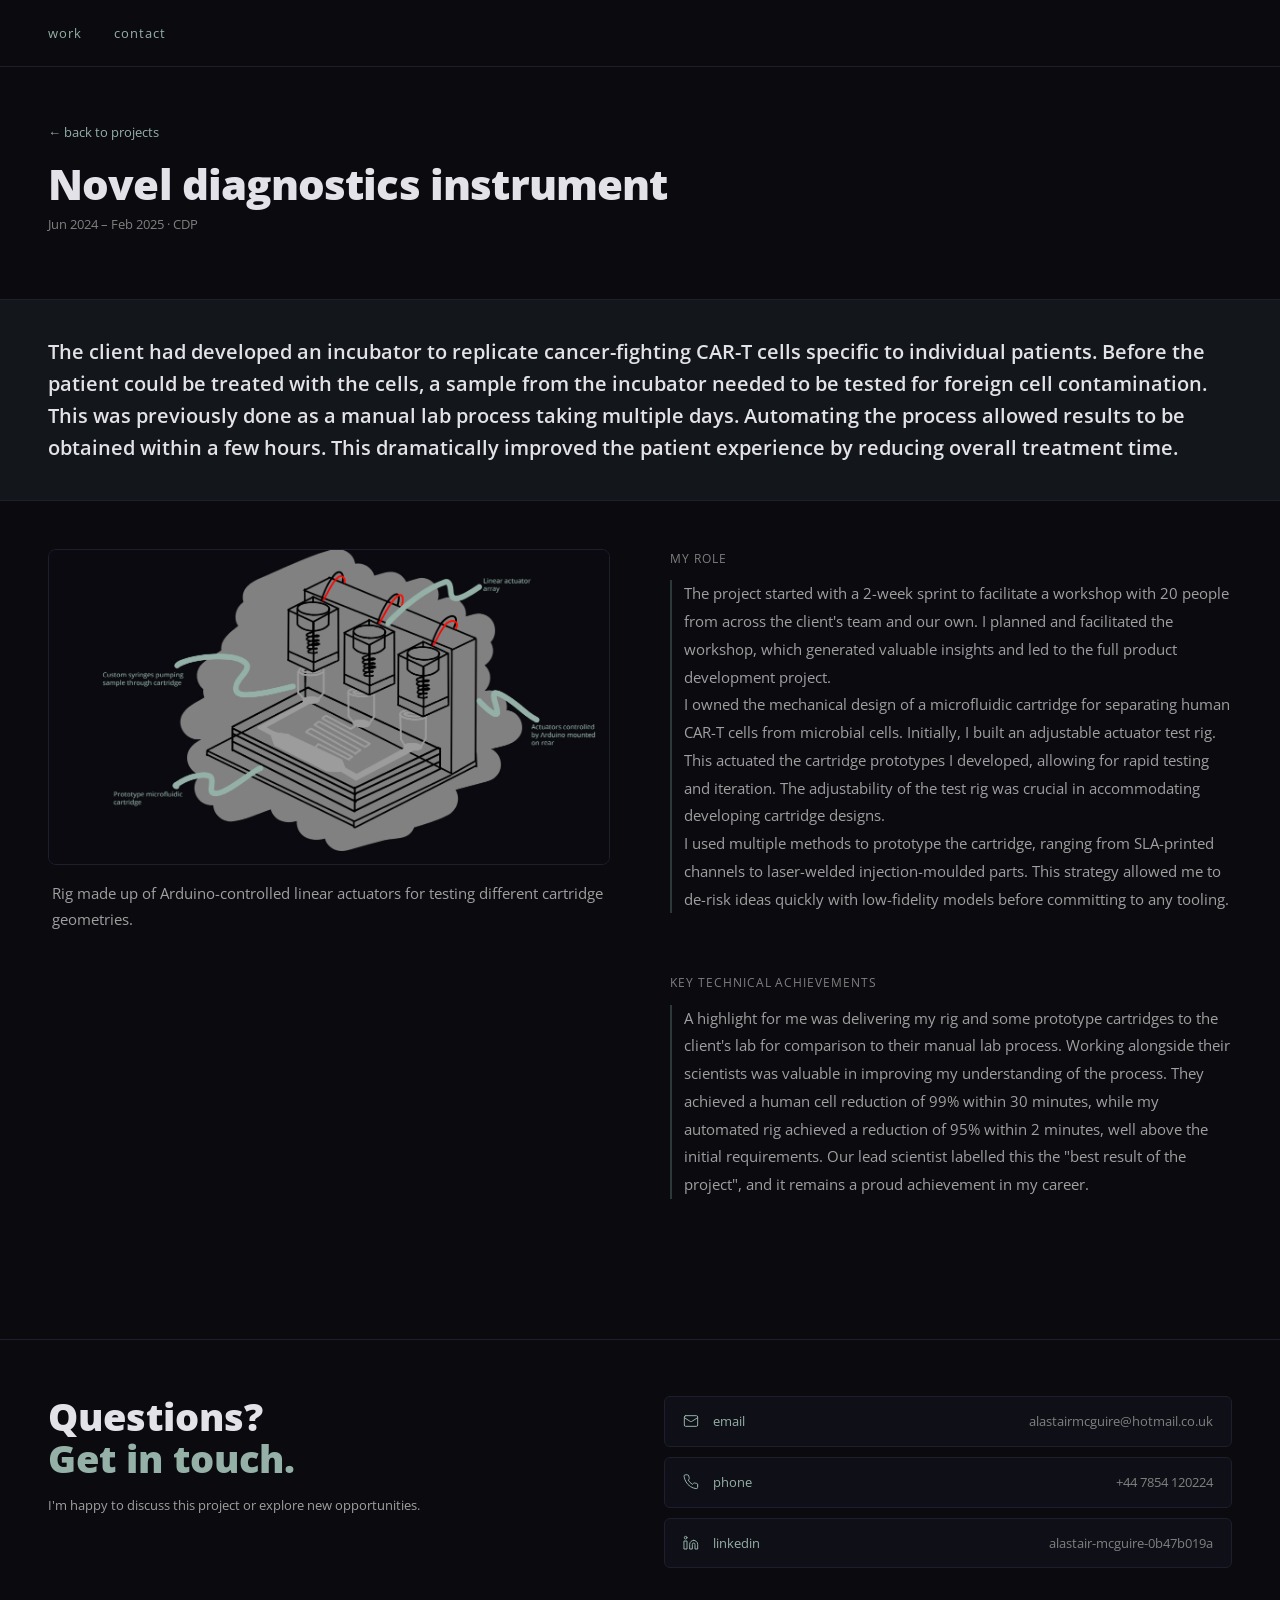
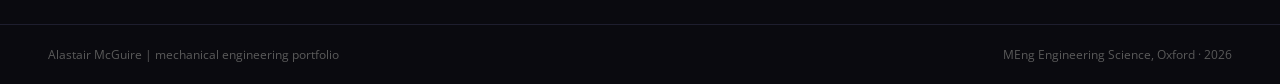
==== commit 1d73ca6b: "Replace em dashes throughout website copy" ====
--- a/projects/diagnostics-instrument/index.html
+++ b/projects/diagnostics-instrument/index.html
@@ -3,7 +3,7 @@
 <head>
 <meta charset="UTF-8">
 <meta name="viewport" content="width=device-width, initial-scale=1.0">
-<title>Novel diagnostics instrument — Alastair McGuire</title>
+<title>Novel diagnostics instrument | Alastair McGuire</title>
 <link rel="preconnect" href="https://fonts.googleapis.com">
 <link href="https://fonts.googleapis.com/css2?family=Open+Sans:wght@300;400;500;600;700;800&display=swap" rel="stylesheet">
 <link rel="stylesheet" href="/styles.css">
@@ -67,7 +67,7 @@
       <p class="role-text">
         A highlight for me was delivering my rig and some prototype cartridges to the client's lab for comparison to their manual lab process.
         Working alongside their scientists was valuable in improving my understanding of the process.
-        They achieved a human cell reduction of 99% within 30 minutes, while my automated rig achieved a reduction of 95% within 2 minutes — well above the initial requirements.
+        They achieved a human cell reduction of 99% within 30 minutes, while my automated rig achieved a reduction of 95% within 2 minutes, well above the initial requirements.
         Our lead scientist labelled this the "best result of the project", and it remains a proud achievement in my career.
       </p>
     </div>
@@ -102,7 +102,7 @@
 </section>
 
 <footer>
-  <span class="footer-copy">Alastair McGuire — mechanical engineering portfolio</span>
+  <span class="footer-copy">Alastair McGuire | mechanical engineering portfolio</span>
   <span class="footer-copy">MEng Engineering Science, Oxford · 2026</span>
 </footer>
 
